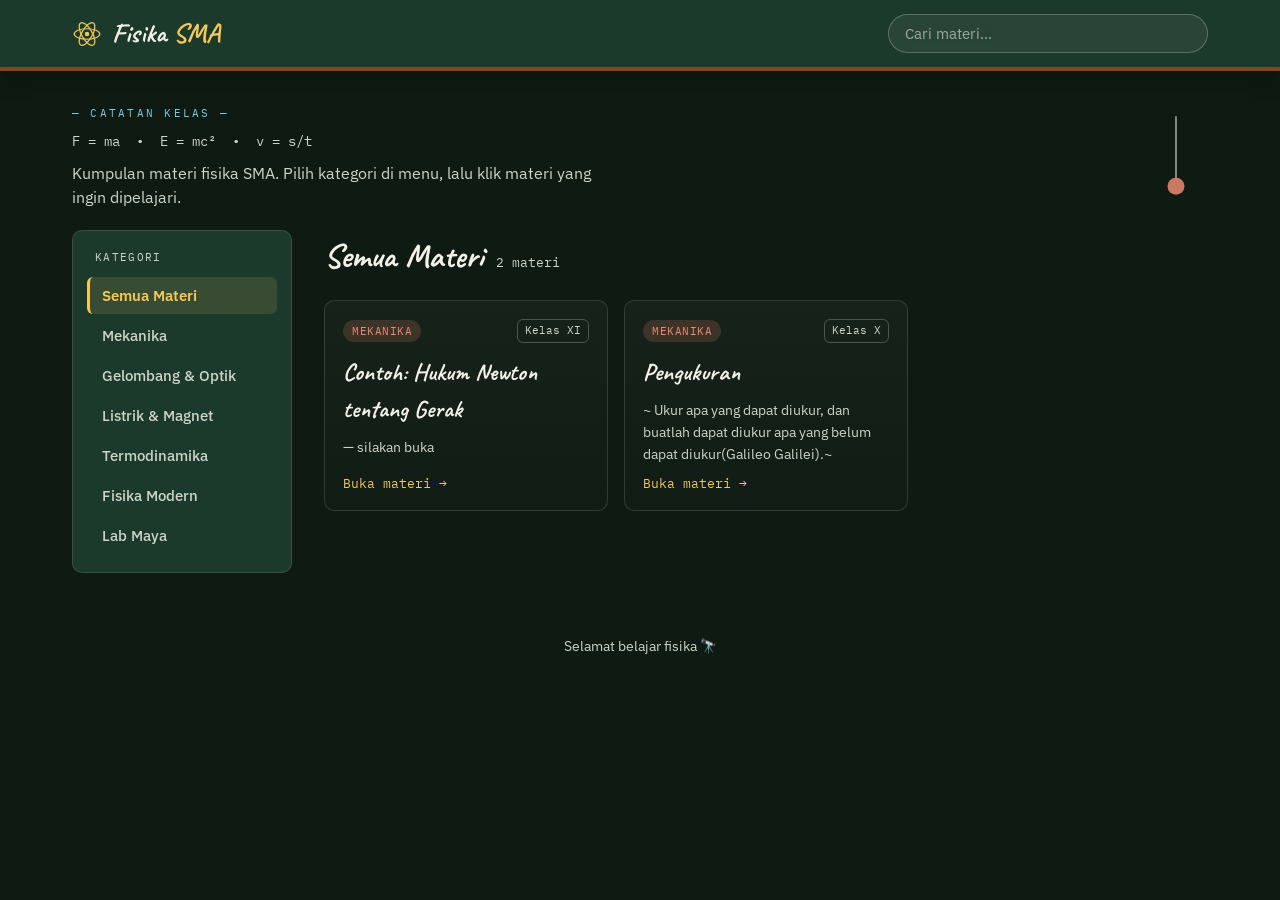
==== index.html @ e898b871 "Add files via upload" ====
<!DOCTYPE html>
<html lang="id">
<head>
<meta charset="UTF-8" />
<meta name="viewport" content="width=device-width, initial-scale=1.0" />
<title>Fisika SMA — Ruang Belajar</title>
<link rel="preconnect" href="https://fonts.googleapis.com">
<link href="https://fonts.googleapis.com/css2?family=Caveat:wght@600;700&family=IBM+Plex+Sans:wght@400;500;600&family=IBM+Plex+Mono:wght@400;500&display=swap" rel="stylesheet">
<link rel="stylesheet" href="assets/style.css">
</head>
<body>

  <header class="site-header">
    <div class="site-header-inner">
      <a href="#" class="brand">
        <svg class="brand-icon" viewBox="0 0 40 40" aria-hidden="true">
          <circle cx="20" cy="20" r="3" fill="currentColor" />
          <ellipse cx="20" cy="20" rx="17" ry="7" fill="none" stroke="currentColor" stroke-width="1.6" />
          <ellipse cx="20" cy="20" rx="17" ry="7" fill="none" stroke="currentColor" stroke-width="1.6" transform="rotate(60 20 20)" />
          <ellipse cx="20" cy="20" rx="17" ry="7" fill="none" stroke="currentColor" stroke-width="1.6" transform="rotate(120 20 20)" />
        </svg>
        <span class="brand-text">Fisika <em>SMA</em></span>
      </a>
      <div class="header-search">
        <input type="search" id="searchInput" placeholder="Cari materi…" aria-label="Cari materi" />
      </div>
    </div>
  </header>

  <section class="intro-strip">
    <div class="intro-text-wrap">
      <p class="intro-eyebrow">— catatan kelas —</p>
      <p class="intro-eq">F&nbsp;=&nbsp;ma &nbsp;•&nbsp; E&nbsp;=&nbsp;mc² &nbsp;•&nbsp; v&nbsp;=&nbsp;s/t</p>
      <p class="intro-text">Kumpulan materi fisika SMA. Pilih kategori di menu, lalu klik materi yang ingin dipelajari.</p>
    </div>
    <svg class="pendulum-decor" viewBox="0 0 90 130" aria-hidden="true">
      <line class="string" x1="45" y1="6" x2="45" y2="95" />
      <circle class="bob" cx="45" cy="105" r="12" />
    </svg>
  </section>

  <div class="layout">
    <aside class="sidebar" aria-label="Menu kategori">
      <p class="sidebar-label">Kategori</p>
      <nav>
        <ul class="menu-list" id="menuList">
          <li><button class="menu-item active" data-filter="all">Semua Materi</button></li>
          <li><button class="menu-item" data-filter="mekanika">Mekanika</button></li>
          <li><button class="menu-item" data-filter="gelombang">Gelombang &amp; Optik</button></li>
          <li><button class="menu-item" data-filter="listrik-magnet">Listrik &amp; Magnet</button></li>
          <li><button class="menu-item" data-filter="termodinamika">Termodinamika</button></li>
          <li><button class="menu-item" data-filter="fisika-modern">Fisika Modern</button></li>
          <li><button class="menu-item" data-filter="Lab-maya">Lab Maya</button></li>         
        </ul>
      </nav>
    </aside>

    <main class="content">
      <div class="content-head">
        <h2 id="contentTitle">Semua Materi</h2>
        <span class="content-count" id="contentCount"></span>
      </div>
      <div class="materi-grid" id="materiGrid"></div>
      <p class="empty-state" id="emptyState" hidden>
        Belum ada materi di kategori ini.
      </p>
    </main>
  </div>

  <footer>
    <p>Selamat belajar fisika 🔭</p>
  </footer>

  <div class="viewer-overlay" id="viewerOverlay">
    <div class="viewer-bar">
      <button class="viewer-back" id="viewerBack">&larr; Kembali ke daftar materi</button>
      <span class="viewer-title" id="viewerTitle"></span>
      <a class="viewer-newtab" id="viewerNewTab" href="#" target="_blank" rel="noopener">Buka di tab baru &#8599;</a>
    </div>
    <iframe class="viewer-frame" id="viewerFrame" title="Materi"></iframe>
  </div>

  <script src="assets/data.js"></script>
  <script src="assets/script.js"></script>
</body>
</html>
---- assets/style.css ----
/* ============================================================
   FISIKA SMA — tema "papan tulis kelas"
   ============================================================ */

:root {
  --board: #1c3a2c;
  --board-dark: #12261c;
  --board-edge: #0d1b13;
  --wood: #7a4a26;
  --wood-dark: #5c3619;
  --chalk: #f3f1e7;
  --chalk-dim: #cfd4c9;
  --chalk-yellow: #f2c85b;
  --chalk-coral: #ec8a72;
  --chalk-blue: #86c7e0;
  --chalk-pink: #d9a3c7;
  --font-display: "Caveat", cursive;
  --font-body: "IBM Plex Sans", system-ui, sans-serif;
  --font-mono: "IBM Plex Mono", monospace;
  --radius: 10px;
}

* { box-sizing: border-box; }
html { scroll-behavior: smooth; }

body {
  margin: 0;
  background: #0e1a12;
  color: var(--chalk);
  font-family: var(--font-body);
  line-height: 1.55;
}

a { color: inherit; }

code {
  font-family: var(--font-mono);
  background: rgba(255,255,255,0.08);
  padding: 0.1em 0.4em;
  border-radius: 4px;
  font-size: 0.9em;
}

/* ================= HEADER ================= */
.site-header {
  position: sticky;
  top: 0;
  z-index: 40;
  background: var(--board);
  border-bottom: 4px solid var(--wood);
  box-shadow: 0 6px 20px rgba(0,0,0,0.3);
}

.site-header-inner {
  max-width: 1200px;
  margin: 0 auto;
  padding: 14px 32px;
  display: flex;
  align-items: center;
  justify-content: space-between;
  gap: 20px;
  flex-wrap: wrap;
}

.brand {
  display: flex;
  align-items: center;
  gap: 10px;
  text-decoration: none;
  color: var(--chalk);
}

.brand-icon {
  width: 30px;
  height: 30px;
  color: var(--chalk-yellow);
  flex-shrink: 0;
}

.brand-text {
  font-family: var(--font-display);
  font-weight: 700;
  font-size: 1.7rem;
  line-height: 1;
}

.brand-text em {
  font-style: normal;
  color: var(--chalk-yellow);
}

.header-search {
  flex: 1;
  max-width: 320px;
  min-width: 180px;
}

.header-search input {
  width: 100%;
  font-family: var(--font-body);
  font-size: 0.92rem;
  padding: 9px 16px;
  border-radius: 999px;
  border: 1.5px solid rgba(243,241,231,0.25);
  background: rgba(255,255,255,0.06);
  color: var(--chalk);
}

.header-search input::placeholder { color: var(--chalk-dim); opacity: 0.7; }
.header-search input:focus {
  outline: none;
  border-color: var(--chalk-yellow);
}

/* ================= INTRO STRIP ================= */
.intro-strip {
  max-width: 1200px;
  margin: 0 auto;
  padding: 34px 32px 10px;
  display: flex;
  align-items: center;
  justify-content: space-between;
  gap: 24px;
  flex-wrap: wrap;
}

.intro-eyebrow {
  font-family: var(--font-mono);
  letter-spacing: 0.2em;
  text-transform: uppercase;
  font-size: 0.7rem;
  color: var(--chalk-blue);
  margin: 0 0 8px;
}

.intro-eq {
  font-family: var(--font-mono);
  color: var(--chalk-dim);
  font-size: 0.9rem;
  margin: 0 0 8px;
}

.intro-text {
  margin: 0;
  color: var(--chalk-dim);
  max-width: 520px;
  font-size: 1rem;
}

.pendulum-decor {
  width: 64px;
  height: 92px;
  opacity: 0.85;
  flex-shrink: 0;
}
.pendulum-decor .string {
  stroke: var(--chalk-dim);
  stroke-width: 2;
  transform-origin: 45px 6px;
  animation: swing 3.2s ease-in-out infinite;
}
.pendulum-decor .bob {
  fill: var(--chalk-coral);
  transform-origin: 45px 6px;
  animation: swing 3.2s ease-in-out infinite;
}
@keyframes swing {
  0%, 100% { transform: rotate(-16deg); }
  50% { transform: rotate(16deg); }
}
@media (max-width: 640px) {
  .pendulum-decor { display: none; }
}

/* ================= LAYOUT: sidebar + content ================= */
.layout {
  max-width: 1200px;
  margin: 10px auto 0;
  padding: 0 32px 20px;
  display: grid;
  grid-template-columns: 220px 1fr;
  gap: 32px;
  align-items: start;
}

/* ---------- sidebar / menu ---------- */
.sidebar {
  position: sticky;
  top: 84px;
  background: var(--board);
  border: 1px solid rgba(243,241,231,0.12);
  border-radius: var(--radius);
  padding: 18px 14px;
}

.sidebar-label {
  font-family: var(--font-mono);
  font-size: 0.7rem;
  letter-spacing: 0.12em;
  text-transform: uppercase;
  color: var(--chalk-dim);
  margin: 0 8px 10px;
}

.menu-list {
  list-style: none;
  margin: 0;
  padding: 0;
  display: flex;
  flex-direction: column;
  gap: 3px;
}

.menu-item {
  width: 100%;
  text-align: left;
  font-family: var(--font-body);
  font-size: 0.92rem;
  font-weight: 500;
  color: var(--chalk-dim);
  background: transparent;
  border: none;
  border-left: 3px solid transparent;
  border-radius: 6px;
  padding: 9px 12px;
  cursor: pointer;
  transition: all 0.15s ease;
}

.menu-item:hover {
  background: rgba(255,255,255,0.05);
  color: var(--chalk);
}

.menu-item.active {
  background: rgba(242,200,91,0.12);
  border-left-color: var(--chalk-yellow);
  color: var(--chalk-yellow);
  font-weight: 600;
}

/* ---------- content ---------- */
.content-head {
  display: flex;
  align-items: baseline;
  gap: 12px;
  margin-bottom: 18px;
  flex-wrap: wrap;
}

.content-head h2 {
  font-family: var(--font-display);
  font-size: 2.1rem;
  margin: 0;
  color: var(--chalk);
}

.content-count {
  font-family: var(--font-mono);
  font-size: 0.82rem;
  color: var(--chalk-dim);
}

/* ================= MATERI GRID ================= */
.materi-grid {
  display: grid;
  grid-template-columns: repeat(auto-fill, minmax(240px, 1fr));
  gap: 16px;
}

.materi-card {
  background: linear-gradient(180deg, rgba(255,255,255,0.035), rgba(255,255,255,0.01));
  border: 1px solid rgba(243,241,231,0.14);
  border-radius: var(--radius);
  padding: 18px 18px 16px;
  display: flex;
  flex-direction: column;
  gap: 9px;
  text-decoration: none;
  color: var(--chalk);
  transition: transform 0.15s ease, border-color 0.15s ease, background 0.15s ease;
}

.materi-card:hover {
  transform: translateY(-3px);
  border-color: var(--chalk-yellow);
  background: rgba(255,255,255,0.06);
}

.card-top {
  display: flex;
  align-items: center;
  justify-content: space-between;
  gap: 10px;
}

.tag {
  font-family: var(--font-mono);
  font-size: 0.66rem;
  letter-spacing: 0.05em;
  text-transform: uppercase;
  padding: 3px 9px;
  border-radius: 999px;
  white-space: nowrap;
}

.tag-mekanika { background: rgba(236,138,114,0.18); color: var(--chalk-coral); }
.tag-gelombang { background: rgba(134,199,224,0.18); color: var(--chalk-blue); }
.tag-listrik-magnet { background: rgba(242,200,91,0.18); color: var(--chalk-yellow); }
.tag-termodinamika { background: rgba(217,163,199,0.18); color: var(--chalk-pink); }
.tag-fisika-modern { background: rgba(207,212,201,0.18); color: var(--chalk-dim); }

.kelas-badge {
  font-family: var(--font-mono);
  font-size: 0.7rem;
  color: var(--chalk-dim);
  border: 1px solid rgba(243,241,231,0.25);
  border-radius: 6px;
  padding: 2px 7px;
}

.materi-card h3 {
  font-family: var(--font-display);
  font-size: 1.5rem;
  margin: 2px 0 0;
  color: var(--chalk);
  font-weight: 700;
}

.materi-card p {
  margin: 0;
  font-size: 0.88rem;
  color: var(--chalk-dim);
  flex-grow: 1;
}

.card-open {
  font-family: var(--font-mono);
  font-size: 0.8rem;
  color: var(--chalk-yellow);
}

.empty-state {
  text-align: center;
  border: 1.5px dashed rgba(243,241,231,0.3);
  border-radius: var(--radius);
  padding: 40px 20px;
  color: var(--chalk-dim);
  font-size: 0.95rem;
}

/* ================= FOOTER ================= */
footer {
  text-align: center;
  padding: 30px 20px 50px;
  color: var(--chalk-dim);
  font-size: 0.85rem;
}

/* ================= MATERI VIEWER (overlay) ================= */
.viewer-overlay {
  display: none;
  position: fixed;
  inset: 0;
  background: var(--board-dark);
  z-index: 100;
  flex-direction: column;
}

.viewer-bar {
  display: flex;
  align-items: center;
  gap: 14px;
  padding: 12px 18px;
  background: var(--board);
  border-bottom: 3px solid var(--wood);
  flex-wrap: wrap;
}

.viewer-back {
  font-family: var(--font-body);
  font-weight: 600;
  font-size: 0.92rem;
  background: var(--chalk-yellow);
  color: var(--board-dark);
  border: none;
  border-radius: 999px;
  padding: 9px 18px;
  cursor: pointer;
  transition: background 0.15s ease, transform 0.15s ease;
}

.viewer-back:hover {
  background: #f7d67e;
  transform: translateY(-1px);
}

.viewer-title {
  font-family: var(--font-display);
  font-size: 1.3rem;
  color: var(--chalk);
  flex-grow: 1;
  white-space: nowrap;
  overflow: hidden;
  text-overflow: ellipsis;
}

.viewer-newtab {
  font-family: var(--font-mono);
  font-size: 0.8rem;
  color: var(--chalk-blue);
  text-decoration: none;
  white-space: nowrap;
}

.viewer-newtab:hover { color: var(--chalk-yellow); }

.viewer-frame {
  flex: 1;
  width: 100%;
  border: none;
  background: #ffffff;
}

/* ================= RESPONSIVE ================= */
@media (max-width: 820px) {
  .layout {
    grid-template-columns: 1fr;
  }

  .sidebar {
    position: static;
    padding: 12px;
  }

  .menu-list {
    flex-direction: row;
    overflow-x: auto;
    gap: 8px;
    padding-bottom: 2px;
  }

  .menu-item {
    flex-shrink: 0;
    border-left: none;
    border: 1.5px dashed rgba(243,241,231,0.3);
    border-radius: 999px;
  }

  .menu-item.active {
    border-color: var(--chalk-yellow);
    background: var(--chalk-yellow);
    color: var(--board-dark);
  }

  .intro-strip { padding-top: 24px; }
}

@media (max-width: 560px) {
  .site-header-inner { padding: 12px 18px; }
  .intro-strip { padding-left: 18px; padding-right: 18px; }
  .layout { padding-left: 18px; padding-right: 18px; }
  .header-search { order: 3; max-width: none; flex-basis: 100%; }
}

/* ================= FOCUS STATES ================= */
a:focus-visible, button:focus-visible, input:focus-visible {
  outline: 2px solid var(--chalk-yellow);
  outline-offset: 2px;
}

/* ================= REDUCED MOTION ================= */
@media (prefers-reduced-motion: reduce) {
  .pendulum-decor .string, .pendulum-decor .bob {
    animation: none !important;
  }
}
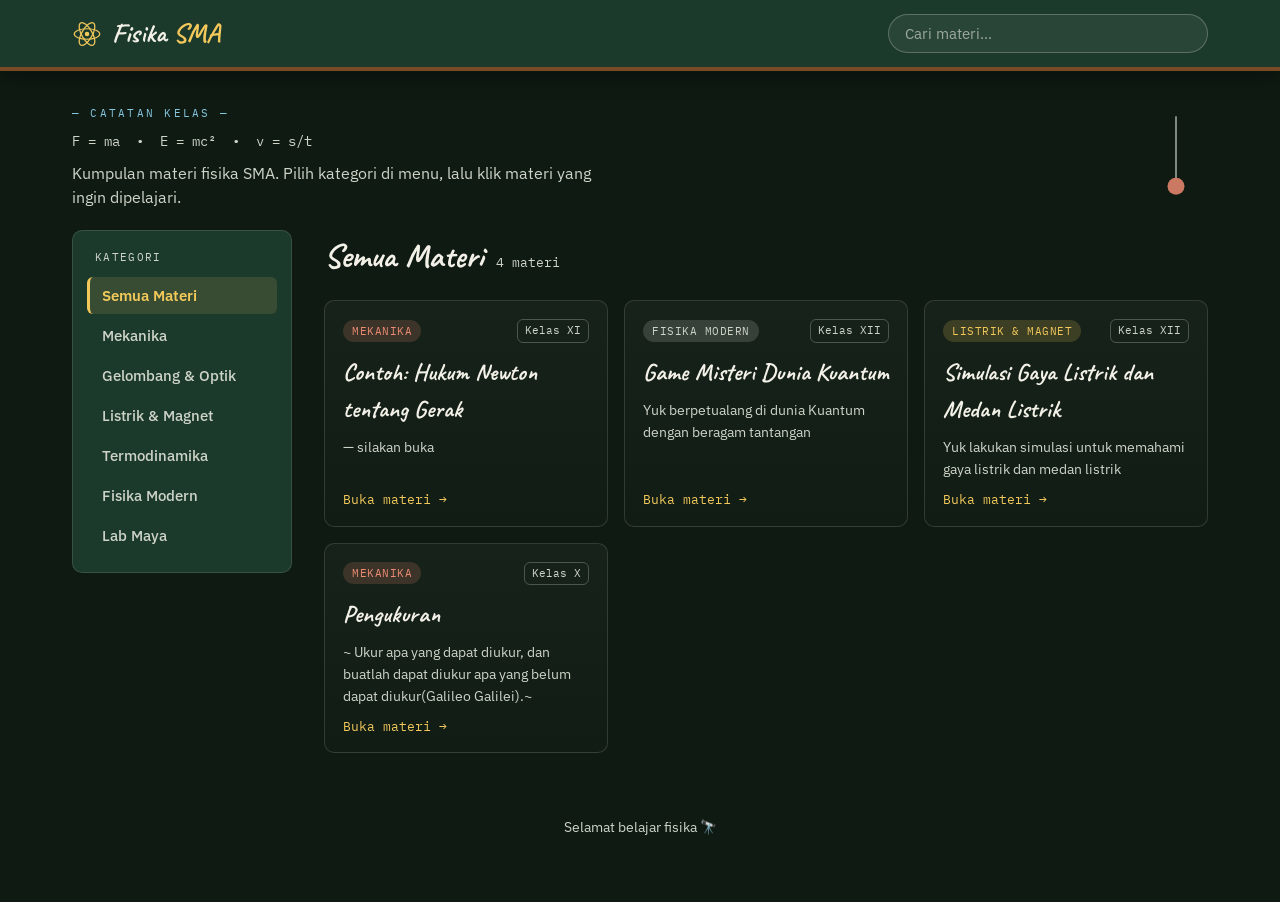
==== commit 2dce8d43: "Update index.html" ====
--- a/index.html
+++ b/index.html
@@ -50,7 +50,7 @@
           <li><button class="menu-item" data-filter="listrik-magnet">Listrik &amp; Magnet</button></li>
           <li><button class="menu-item" data-filter="termodinamika">Termodinamika</button></li>
           <li><button class="menu-item" data-filter="fisika-modern">Fisika Modern</button></li>
-          <li><button class="menu-item" data-filter="Lab-maya">Lab Maya</button></li>         
+          <li><button class="menu-item" data-filter="lab-maya">Lab Maya</button></li>         
         </ul>
       </nav>
     </aside>
